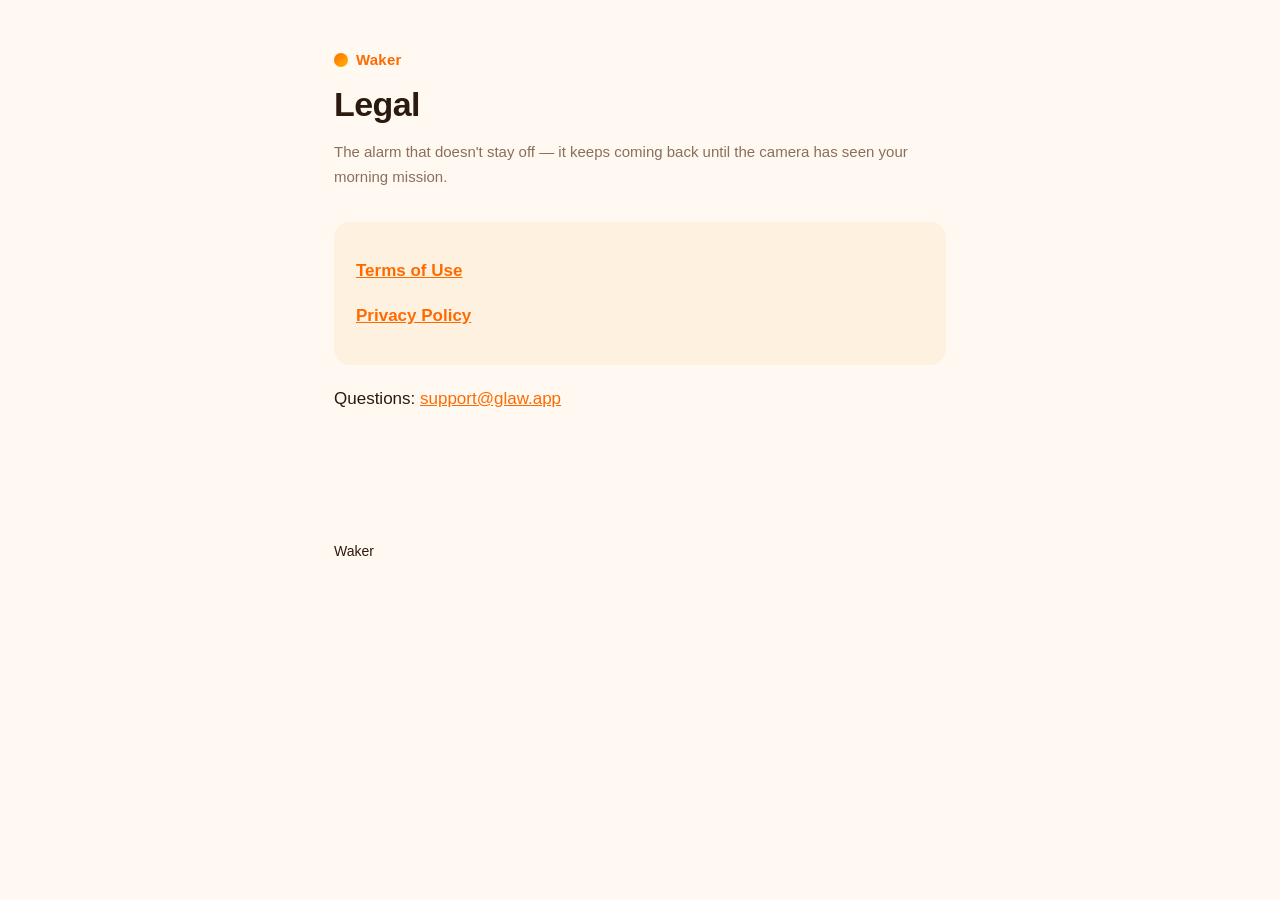
==== index.html @ 846da37e "Waker legal pages" ====
<!DOCTYPE html>
<html lang="en">
<head>
<meta charset="utf-8">
<meta name="viewport" content="width=device-width, initial-scale=1">
<title>Waker — Legal</title>
<link rel="stylesheet" href="style.css">
</head>
<body>
<main>
  <a class="brand" href="./"><span class="dot"></span>Waker</a>
  <h1>Legal</h1>
  <p class="meta">The alarm that doesn't stay off — it keeps coming back until the camera has seen your morning mission.</p>
  <div class="card">
    <p><a href="terms/"><strong>Terms of Use</strong></a></p>
    <p><a href="privacy/"><strong>Privacy Policy</strong></a></p>
  </div>
  <p>Questions: <a href="mailto:support@glaw.app">support@glaw.app</a></p>
</main>
<footer>
  <p>Waker</p>
</footer>
</body>
</html>
---- style.css ----
:root {
  --bg: #FFF9F2;
  --surface: #FFF1E0;
  --ink: #2B1A0E;
  --ink-secondary: #8A6F5C;
  --primary: #FF6A00;
  --accent: #FFB800;
}
* { box-sizing: border-box; }
body {
  margin: 0;
  background: var(--bg);
  color: var(--ink);
  font: 17px/1.65 -apple-system, BlinkMacSystemFont, "Segoe UI", Roboto, Helvetica, Arial, sans-serif;
  -webkit-text-size-adjust: 100%;
}
main {
  max-width: 660px;
  margin: 0 auto;
  padding: 48px 24px 96px;
}
h1 {
  font-size: 34px;
  line-height: 1.2;
  letter-spacing: -0.6px;
  margin: 8px 0 4px;
}
h2 {
  font-size: 22px;
  letter-spacing: -0.3px;
  margin: 36px 0 8px;
}
p, li { color: var(--ink); }
.meta { color: var(--ink-secondary); font-size: 15px; margin-bottom: 32px; }
.brand {
  display: inline-flex;
  align-items: center;
  gap: 8px;
  color: var(--primary);
  font-weight: 700;
  text-decoration: none;
  font-size: 15px;
  letter-spacing: 0.2px;
}
.brand .dot {
  width: 14px; height: 14px; border-radius: 50%;
  background: linear-gradient(135deg, var(--primary), var(--accent));
  display: inline-block;
}
a { color: var(--primary); }
strong { font-weight: 650; }
ul { padding-left: 22px; }
.card {
  background: var(--surface);
  border-radius: 16px;
  padding: 18px 22px;
  margin: 20px 0;
}
footer {
  max-width: 660px;
  margin: 0 auto;
  padding: 0 24px 48px;
  color: var(--ink-secondary);
  font-size: 14px;
}
footer a { color: var(--ink-secondary); }
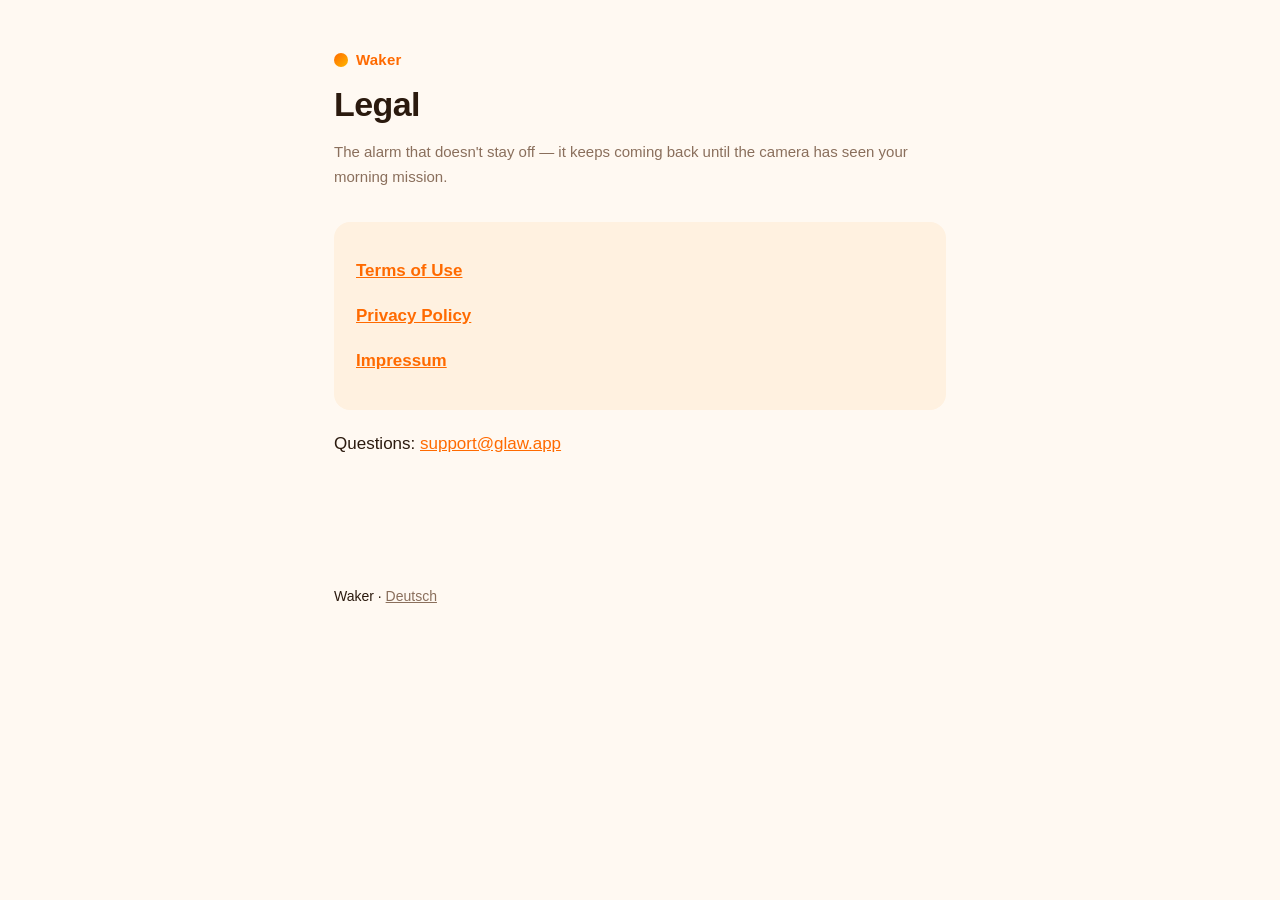
==== commit fb50e347: "Publish October legal pages with address, German pages and Austrian Impressum Privacy: PostHog setup" ====
--- a/index.html
+++ b/index.html
@@ -14,11 +14,12 @@
   <div class="card">
     <p><a href="terms/"><strong>Terms of Use</strong></a></p>
     <p><a href="privacy/"><strong>Privacy Policy</strong></a></p>
+    <p><a href="de/impressum/"><strong>Impressum</strong></a></p>
   </div>
   <p>Questions: <a href="mailto:support@glaw.app">support@glaw.app</a></p>
 </main>
 <footer>
-  <p>Waker</p>
+  <p>Waker · <a href="de/">Deutsch</a></p>
 </footer>
 </body>
 </html>
--- a/style.css
+++ b/style.css
@@ -64,3 +64,7 @@
   font-size: 14px;
 }
 footer a { color: var(--ink-secondary); }
+
+/* German compound headings must fit compact phones. */
+html[lang="de"] h1 { overflow-wrap: anywhere; hyphens: auto; }
+html[lang="de"] a:not(.brand):not(.cta) { color: #9b3a00; }
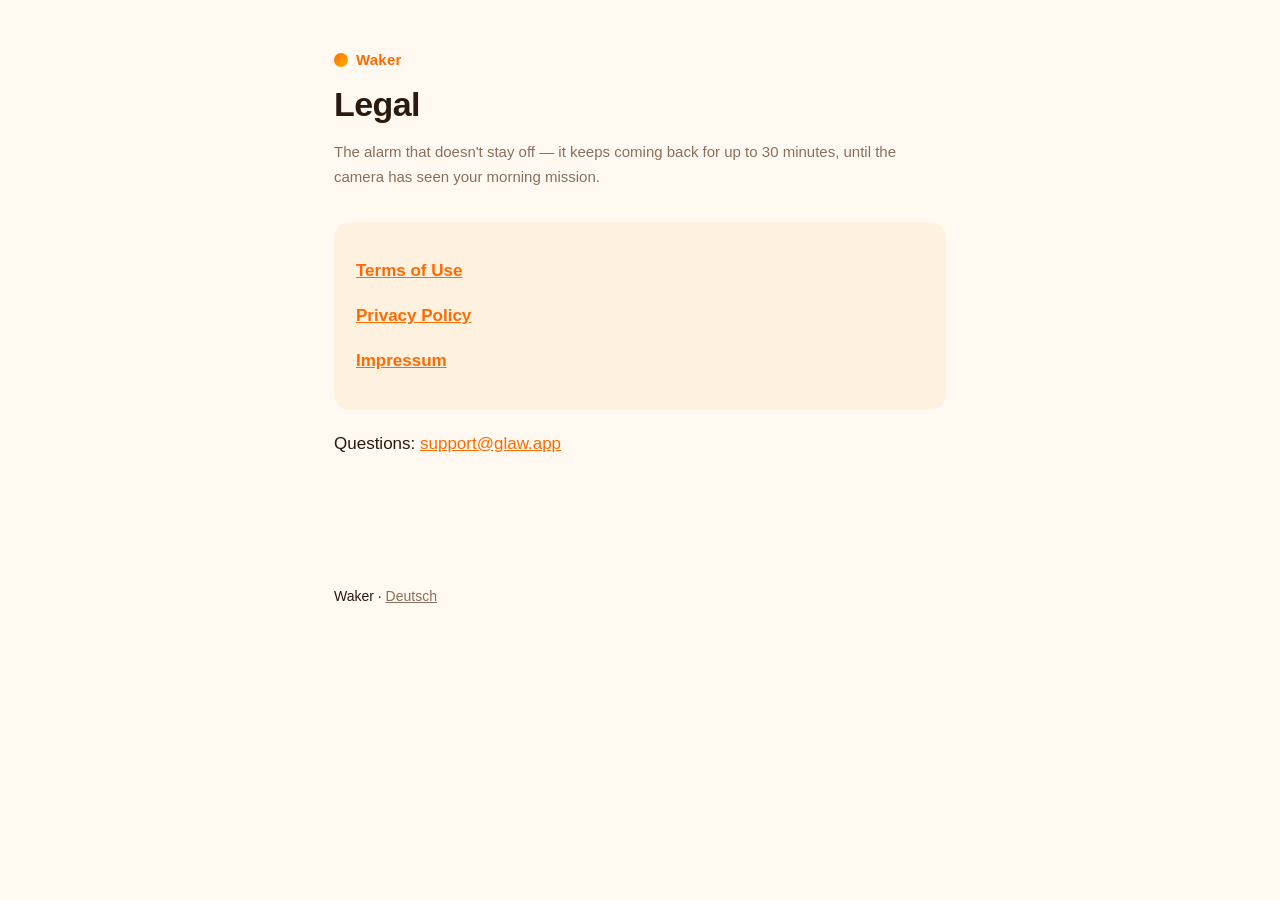
==== commit ef00556e: "Setup statistics notice, Superwall IP location, trial and offer renewal terms Privacy (EN/DE): setup" ====
--- a/index.html
+++ b/index.html
@@ -10,7 +10,7 @@
 <main>
   <a class="brand" href="./"><span class="dot"></span>Waker</a>
   <h1>Legal</h1>
-  <p class="meta">The alarm that doesn't stay off — it keeps coming back until the camera has seen your morning mission.</p>
+  <p class="meta">The alarm that doesn't stay off — it keeps coming back for up to 30 minutes, until the camera has seen your morning mission.</p>
   <div class="card">
     <p><a href="terms/"><strong>Terms of Use</strong></a></p>
     <p><a href="privacy/"><strong>Privacy Policy</strong></a></p>
